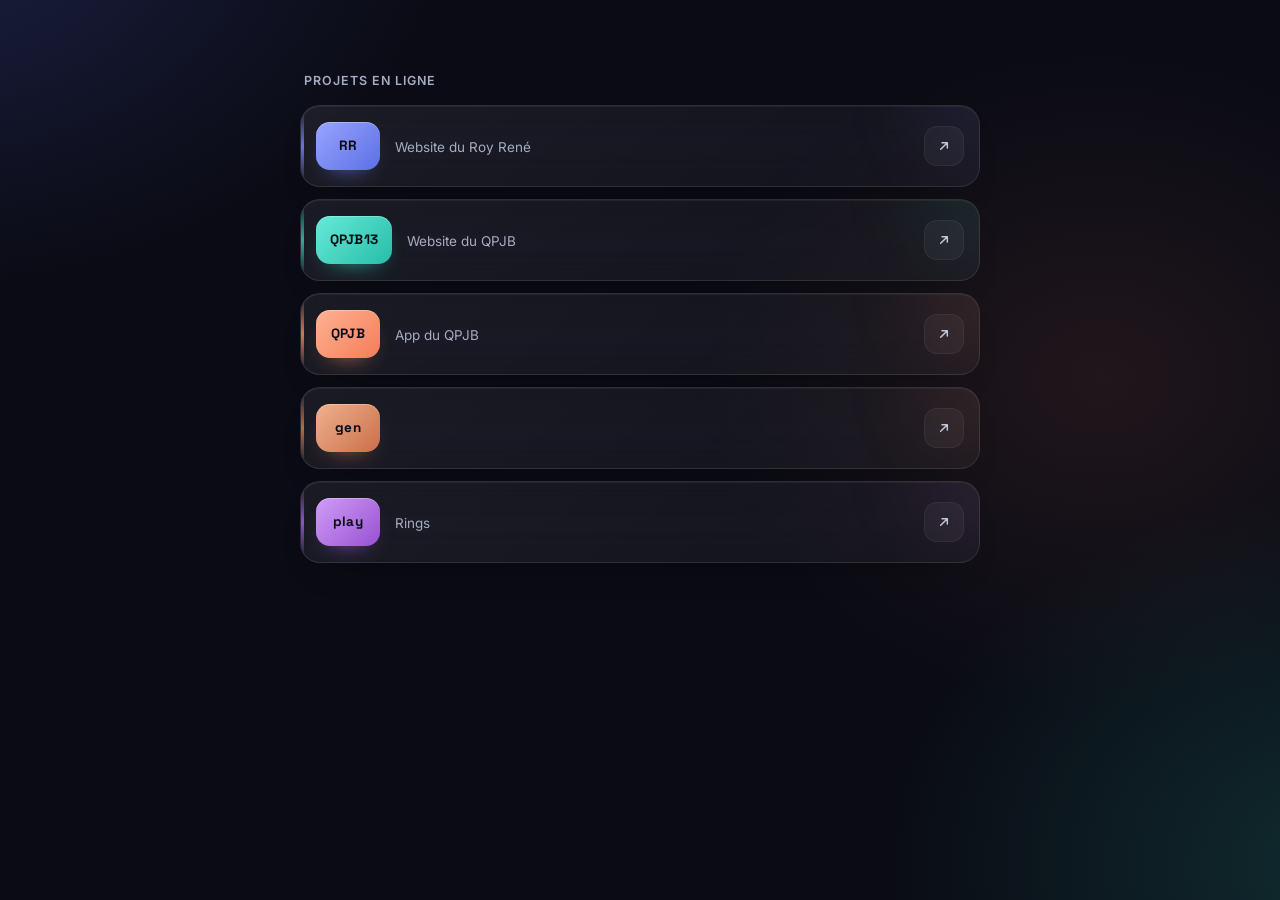
==== index.html @ 4671797a "Update index.html" ====
<!DOCTYPE html>
<html lang="fr">
<head>
<meta charset="UTF-8">
<meta name="viewport" content="width=device-width, initial-scale=1.0">
<meta name="color-scheme" content="dark">
<meta name="theme-color" content="#0a0b14">
<title>capgui13 — projets</title>
<link rel="preconnect" href="https://fonts.googleapis.com">
<link rel="preconnect" href="https://fonts.gstatic.com" crossorigin>
<link href="https://fonts.googleapis.com/css2?family=Inter:wght@400;500;600&family=Space+Grotesk:wght@600;700&display=swap" rel="stylesheet">
<style>
  :root{
    --bg:#0a0b14;
    --ink:#f4f5fb;
    --muted:#a6acc3;
    --glass:rgba(255,255,255,.055);
    --glass-hover:rgba(255,255,255,.085);
    --line:rgba(255,255,255,.105);
    --line-hover:rgba(255,255,255,.22);
    --primary:#8390f7;
    --teal:#33d6c0;
    --coral:#ff936f;
    --radius:20px;
  }

  *{box-sizing:border-box}
  html{min-height:100%;background:var(--bg)}
  body{
    margin:0;
    min-height:100vh;
    color:var(--ink);
    font-family:'Inter',ui-sans-serif,system-ui,-apple-system,BlinkMacSystemFont,'Segoe UI',sans-serif;
    background:
      radial-gradient(900px 620px at -8% -10%, rgba(93,111,242,.22), transparent 62%),
      radial-gradient(780px 620px at 105% 96%, rgba(45,212,191,.16), transparent 60%),
      radial-gradient(620px 520px at 86% 42%, rgba(255,138,101,.09), transparent 64%),
      var(--bg);
    padding:clamp(34px,6vw,72px) 20px 44px;
    line-height:1.5;
    overflow-x:hidden;
  }

  body::before{
    content:"";
    position:fixed;
    inset:0;
    pointer-events:none;
    opacity:.22;
    background-image:url("data:image/svg+xml,%3Csvg viewBox='0 0 180 180' xmlns='http://www.w3.org/2000/svg'%3E%3Cfilter id='n'%3E%3CfeTurbulence type='fractalNoise' baseFrequency='.9' numOctaves='4' stitchTiles='stitch'/%3E%3C/filter%3E%3Crect width='100%25' height='100%25' filter='url(%23n)' opacity='.05'/%3E%3C/svg%3E");
    mix-blend-mode:soft-light;
  }

  .wrap{
    width:min(100%,680px);
    margin:0 auto;
    position:relative;
    z-index:1;
  }

  .section-label{
    margin:0 0 14px 4px;
    color:var(--muted);
    font-size:12.5px;
    font-weight:600;
    letter-spacing:.08em;
    text-transform:uppercase;
    animation:rise .55s cubic-bezier(.2,.8,.2,1) both;
  }

  .list{
    display:grid;
    gap:12px;
  }

  .project{
    --accent:var(--primary);
    display:grid;
    grid-template-columns:auto minmax(0,1fr) auto;
    align-items:center;
    gap:15px;
    min-height:82px;
    padding:14px 15px;
    color:inherit;
    text-decoration:none;
    border:1px solid var(--line);
    border-radius:var(--radius);
    background:linear-gradient(145deg,rgba(255,255,255,.07),rgba(255,255,255,.035));
    box-shadow:
      inset 0 1px 0 rgba(255,255,255,.055),
      0 18px 44px -32px rgba(0,0,0,.95);
    backdrop-filter:blur(18px) saturate(120%);
    -webkit-backdrop-filter:blur(18px) saturate(120%);
    position:relative;
    overflow:hidden;
    isolation:isolate;
    opacity:0;
    transform:translateY(9px);
    animation:rise .48s cubic-bezier(.2,.8,.2,1) forwards;
    transition:transform .2s cubic-bezier(.2,.8,.2,1),border-color .2s ease,background .2s ease,box-shadow .2s ease;
  }

  .project::before{
    content:"";
    position:absolute;
    inset:0 auto 0 0;
    width:3px;
    background:linear-gradient(to bottom,transparent,var(--accent),transparent);
    opacity:.78;
  }

  .project::after{
    content:"";
    position:absolute;
    width:160px;height:160px;border-radius:50%;
    right:-95px;top:-90px;
    background:var(--accent);
    filter:blur(44px);
    opacity:.09;
    z-index:-1;
    transition:opacity .2s ease,transform .2s ease;
  }

  .project:hover{
    transform:translateY(-3px);
    border-color:var(--line-hover);
    background:linear-gradient(145deg,rgba(255,255,255,.095),rgba(255,255,255,.052));
    box-shadow:
      inset 0 1px 0 rgba(255,255,255,.08),
      0 24px 54px -34px var(--accent);
  }

  .project:hover::after{opacity:.17;transform:scale(1.08)}
  .project:focus-visible{outline:2px solid var(--accent);outline-offset:3px}

  .badge{
    min-width:64px;
    height:48px;
    padding:0 14px;
    border-radius:14px;
    display:flex;
    align-items:center;
    justify-content:center;
    font-family:'Space Grotesk',sans-serif;
    font-size:13.5px;
    line-height:1;
    letter-spacing:.01em;
    font-weight:700;
    color:#0a0b14;
    background:linear-gradient(135deg,var(--badge-a),var(--badge-b));
    box-shadow:
      inset 0 1px 0 rgba(255,255,255,.28),
      0 10px 24px -15px var(--accent);
  }

  .copy{min-width:0}

  .desc{
    margin:0;
    min-height:19px;
    color:var(--muted);
    font-size:13.5px;
    white-space:nowrap;
    overflow:hidden;
    text-overflow:ellipsis;
  }

  .desc.loading{
    width:min(78%,360px);
    height:10px;
    min-height:10px;
    border-radius:999px;
    background:linear-gradient(90deg,rgba(255,255,255,.055) 25%,rgba(255,255,255,.14) 38%,rgba(255,255,255,.055) 63%);
    background-size:360% 100%;
    animation:shimmer 1.35s ease infinite;
  }

  .launch{
    width:40px;height:40px;
    display:grid;
    place-items:center;
    border-radius:13px;
    color:#c2c7da;
    background:rgba(255,255,255,.045);
    border:1px solid rgba(255,255,255,.055);
    transition:transform .2s ease,color .2s ease,background .2s ease,border-color .2s ease;
  }

  .launch svg{transition:transform .2s ease}
  .project:hover .launch{
    color:#0a0b14;
    background:var(--accent);
    border-color:transparent;
    transform:scale(1.04);
  }
  .project:hover .launch svg{transform:translate(1px,-1px)}

  @keyframes rise{to{opacity:1;transform:translateY(0)}}
  @keyframes shimmer{0%{background-position:100% 0}100%{background-position:0 0}}

  @media (max-width:520px){
    body{padding-left:14px;padding-right:14px}
    .project{min-height:76px;padding:12px;gap:12px;border-radius:17px}
    .badge{min-width:58px;height:44px;padding:0 11px;border-radius:12px;font-size:12.5px}
    .launch{width:36px;height:36px;border-radius:11px}
    .desc{font-size:12.5px}
  }

  @media (prefers-reduced-motion:reduce){
    *,*::before,*::after{animation-duration:.01ms!important;animation-iteration-count:1!important;transition:none!important;scroll-behavior:auto!important}
  }
</style>
</head>
<body>
  <main class="wrap">
    <p class="section-label">Projets en ligne</p>

    <section class="list" aria-label="Liste des projets">
      <a class="project" data-repo="RR" data-description="Website du Roy René" href="https://capgui13.github.io/RR/" target="_blank" rel="noopener" style="--accent:#8390f7;--badge-a:#99a4ff;--badge-b:#5c6fe5;animation-delay:.08s" aria-label="Ouvrir le projet RR dans un nouvel onglet">
        <span class="badge">RR</span>
        <span class="copy"><span class="desc">Website du Roy René</span></span>
        <span class="launch" aria-hidden="true"><svg width="16" height="16" viewBox="0 0 24 24" fill="none" stroke="currentColor" stroke-width="2.2" stroke-linecap="round" stroke-linejoin="round"><path d="M7 17 17 7M9 7h8v8"/></svg></span>
      </a>

      <a class="project" data-repo="QPJB13" data-description="Website du QPJB" href="https://capgui13.github.io/QPJB13/" target="_blank" rel="noopener" style="--accent:#33d6c0;--badge-a:#66ead8;--badge-b:#27bda9;animation-delay:.14s" aria-label="Ouvrir le projet QPJB13 dans un nouvel onglet">
        <span class="badge">QPJB13</span>
        <span class="copy"><span class="desc">Website du QPJB</span></span>
        <span class="launch" aria-hidden="true"><svg width="16" height="16" viewBox="0 0 24 24" fill="none" stroke="currentColor" stroke-width="2.2" stroke-linecap="round" stroke-linejoin="round"><path d="M7 17 17 7M9 7h8v8"/></svg></span>
      </a>

      <a class="project" data-repo="QPJB" data-description="App du QPJB" href="https://capgui13.github.io/QPJB/" target="_blank" rel="noopener" style="--accent:#ff936f;--badge-a:#ffb293;--badge-b:#f47d58;animation-delay:.20s" aria-label="Ouvrir le projet QPJB dans un nouvel onglet">
        <span class="badge">QPJB</span>
        <span class="copy"><span class="desc">App du QPJB</span></span>
        <span class="launch" aria-hidden="true"><svg width="16" height="16" viewBox="0 0 24 24" fill="none" stroke="currentColor" stroke-width="2.2" stroke-linecap="round" stroke-linejoin="round"><path d="M7 17 17 7M9 7h8v8"/></svg></span>
      </a>

      <a class="project" data-repo="gen" href="https://capgui13.github.io/gen/" target="_blank" rel="noopener" style="--accent:#d9835c;--badge-a:#efb18f;--badge-b:#ca6f47;animation-delay:.26s" aria-label="Ouvrir le projet gen dans un nouvel onglet">
        <span class="badge">gen</span>
        <span class="copy"><span class="desc loading" aria-live="polite"></span></span>
        <span class="launch" aria-hidden="true"><svg width="16" height="16" viewBox="0 0 24 24" fill="none" stroke="currentColor" stroke-width="2.2" stroke-linecap="round" stroke-linejoin="round"><path d="M7 17 17 7M9 7h8v8"/></svg></span>
      </a>

      <a class="project" data-repo="play" data-description="Rings" href="https://capgui13.github.io/play/" target="_blank" rel="noopener" style="--accent:#a86ae0;--badge-a:#cf9df6;--badge-b:#9851d2;animation-delay:.32s" aria-label="Ouvrir le projet play dans un nouvel onglet">
        <span class="badge">play</span>
        <span class="copy"><span class="desc">Rings</span></span>
        <span class="launch" aria-hidden="true"><svg width="16" height="16" viewBox="0 0 24 24" fill="none" stroke="currentColor" stroke-width="2.2" stroke-linecap="round" stroke-linejoin="round"><path d="M7 17 17 7M9 7h8v8"/></svg></span>
      </a>
    </section>
  </main>

<script>
(() => {
  const card = document.querySelector('.project[data-repo="gen"]');
  if (!card) return;

  const desc = card.querySelector('.desc');
  const CACHE_KEY = 'capgui13-gen-description-v3';
  const CACHE_TTL = 6 * 60 * 60 * 1000;

  const show = text => {
    desc.classList.remove('loading');
    desc.textContent = text || '';
  };

  let cached = null;
  try { cached = JSON.parse(localStorage.getItem(CACHE_KEY) || 'null'); } catch (_) {}

  if (cached && Date.now() - cached.time < CACHE_TTL) {
    show(cached.description);
    return;
  }

  const controller = new AbortController();
  const timer = setTimeout(() => controller.abort(), 3500);

  fetch('https://api.github.com/repos/capgui13/gen', {
    headers: { 'Accept': 'application/vnd.github+json' },
    signal: controller.signal
  })
    .then(res => {
      if (!res.ok) throw new Error(`GitHub API: ${res.status}`);
      return res.json();
    })
    .then(data => {
      const description = (data.description || '').trim();
      try { localStorage.setItem(CACHE_KEY, JSON.stringify({ description, time: Date.now() })); } catch (_) {}
      show(description);
    })
    .catch(() => show(cached ? cached.description : ''))
    .finally(() => clearTimeout(timer));
})();
</script>
</body>
</html>
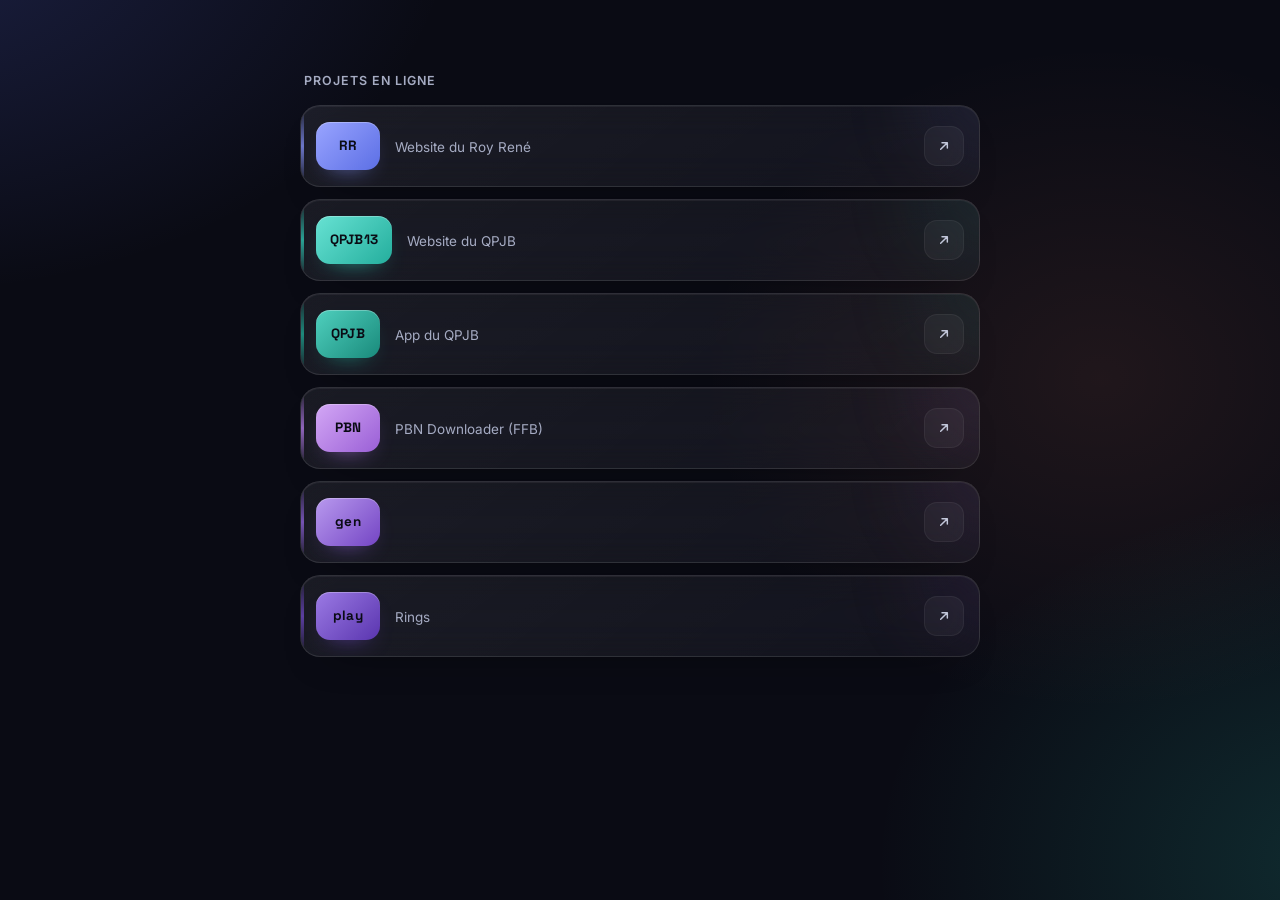
==== commit 266c5482: "Update index.html" ====
--- a/index.html
+++ b/index.html
@@ -222,25 +222,31 @@
         <span class="launch" aria-hidden="true"><svg width="16" height="16" viewBox="0 0 24 24" fill="none" stroke="currentColor" stroke-width="2.2" stroke-linecap="round" stroke-linejoin="round"><path d="M7 17 17 7M9 7h8v8"/></svg></span>
       </a>
 
-      <a class="project" data-repo="QPJB13" data-description="Website du QPJB" href="https://capgui13.github.io/QPJB13/" target="_blank" rel="noopener" style="--accent:#33d6c0;--badge-a:#66ead8;--badge-b:#27bda9;animation-delay:.14s" aria-label="Ouvrir le projet QPJB13 dans un nouvel onglet">
+      <a class="project" data-repo="QPJB13" data-description="Website du QPJB" href="https://capgui13.github.io/QPJB13/" target="_blank" rel="noopener" style="--accent:#2fc7b4;--badge-a:#67e2d3;--badge-b:#24ae9d;animation-delay:.14s" aria-label="Ouvrir le projet QPJB13 dans un nouvel onglet">
         <span class="badge">QPJB13</span>
         <span class="copy"><span class="desc">Website du QPJB</span></span>
         <span class="launch" aria-hidden="true"><svg width="16" height="16" viewBox="0 0 24 24" fill="none" stroke="currentColor" stroke-width="2.2" stroke-linecap="round" stroke-linejoin="round"><path d="M7 17 17 7M9 7h8v8"/></svg></span>
       </a>
 
-      <a class="project" data-repo="QPJB" data-description="App du QPJB" href="https://capgui13.github.io/QPJB/" target="_blank" rel="noopener" style="--accent:#ff936f;--badge-a:#ffb293;--badge-b:#f47d58;animation-delay:.20s" aria-label="Ouvrir le projet QPJB dans un nouvel onglet">
+      <a class="project" data-repo="QPJB" data-description="App du QPJB" href="https://capgui13.github.io/QPJB/" target="_blank" rel="noopener" style="--accent:#1fa895;--badge-a:#4fd0be;--badge-b:#198a7b;animation-delay:.20s" aria-label="Ouvrir le projet QPJB dans un nouvel onglet">
         <span class="badge">QPJB</span>
         <span class="copy"><span class="desc">App du QPJB</span></span>
         <span class="launch" aria-hidden="true"><svg width="16" height="16" viewBox="0 0 24 24" fill="none" stroke="currentColor" stroke-width="2.2" stroke-linecap="round" stroke-linejoin="round"><path d="M7 17 17 7M9 7h8v8"/></svg></span>
       </a>
 
-      <a class="project" data-repo="gen" href="https://capgui13.github.io/gen/" target="_blank" rel="noopener" style="--accent:#d9835c;--badge-a:#efb18f;--badge-b:#ca6f47;animation-delay:.26s" aria-label="Ouvrir le projet gen dans un nouvel onglet">
+      <a class="project" data-repo="PBN" data-description="PBN Downloader (FFB)" href="https://capgui13.github.io/PBN/" target="_blank" rel="noopener" style="--accent:#b27ae8;--badge-a:#d3a7f5;--badge-b:#9a5fd6;animation-delay:.26s" aria-label="Ouvrir le projet PBN dans un nouvel onglet">
+        <span class="badge">PBN</span>
+        <span class="copy"><span class="desc">PBN Downloader (FFB)</span></span>
+        <span class="launch" aria-hidden="true"><svg width="16" height="16" viewBox="0 0 24 24" fill="none" stroke="currentColor" stroke-width="2.2" stroke-linecap="round" stroke-linejoin="round"><path d="M7 17 17 7M9 7h8v8"/></svg></span>
+      </a>
+
+      <a class="project" data-repo="gen" href="https://capgui13.github.io/gen/" target="_blank" rel="noopener" style="--accent:#8f63dc;--badge-a:#b899ee;--badge-b:#7445c4;animation-delay:.32s" aria-label="Ouvrir le projet gen dans un nouvel onglet">
         <span class="badge">gen</span>
         <span class="copy"><span class="desc loading" aria-live="polite"></span></span>
         <span class="launch" aria-hidden="true"><svg width="16" height="16" viewBox="0 0 24 24" fill="none" stroke="currentColor" stroke-width="2.2" stroke-linecap="round" stroke-linejoin="round"><path d="M7 17 17 7M9 7h8v8"/></svg></span>
       </a>
 
-      <a class="project" data-repo="play" data-description="Rings" href="https://capgui13.github.io/play/" target="_blank" rel="noopener" style="--accent:#a86ae0;--badge-a:#cf9df6;--badge-b:#9851d2;animation-delay:.32s" aria-label="Ouvrir le projet play dans un nouvel onglet">
+      <a class="project" data-repo="play" data-description="Rings" href="https://capgui13.github.io/play/" target="_blank" rel="noopener" style="--accent:#6f49c6;--badge-a:#9b7ae4;--badge-b:#5a35af;animation-delay:.38s" aria-label="Ouvrir le projet play dans un nouvel onglet">
         <span class="badge">play</span>
         <span class="copy"><span class="desc">Rings</span></span>
         <span class="launch" aria-hidden="true"><svg width="16" height="16" viewBox="0 0 24 24" fill="none" stroke="currentColor" stroke-width="2.2" stroke-linecap="round" stroke-linejoin="round"><path d="M7 17 17 7M9 7h8v8"/></svg></span>
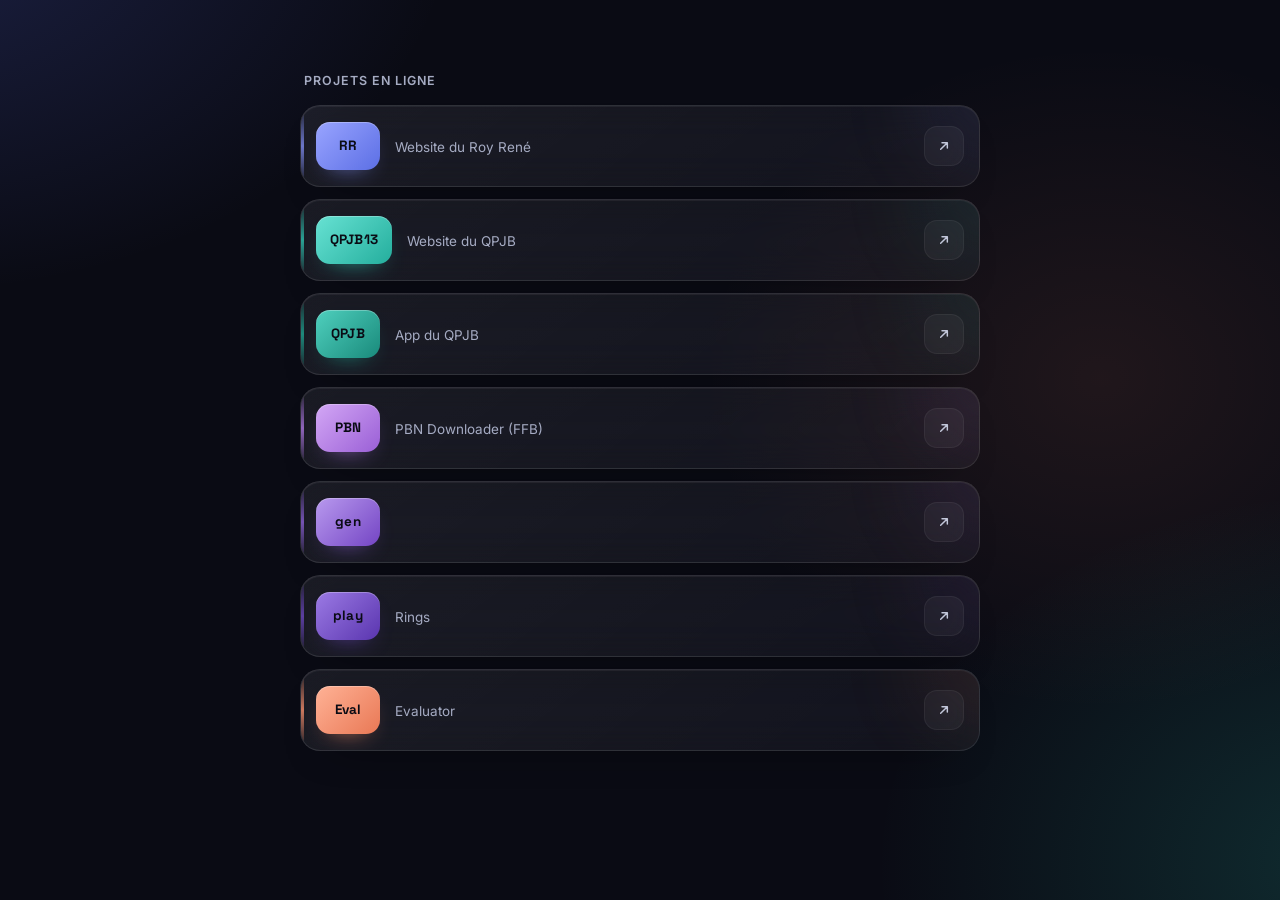
==== commit a18173e6: "Add Evaluator link" ====
--- a/index.html
+++ b/index.html
@@ -121,16 +121,26 @@
     transition:opacity .2s ease,transform .2s ease;
   }
 
-  .project:hover{
-    transform:translateY(-3px);
-    border-color:var(--line-hover);
-    background:linear-gradient(145deg,rgba(255,255,255,.095),rgba(255,255,255,.052));
-    box-shadow:
-      inset 0 1px 0 rgba(255,255,255,.08),
-      0 24px 54px -34px var(--accent);
-  }
-
-  .project:hover::after{opacity:.17;transform:scale(1.08)}
+  @media (hover:hover) and (pointer:fine){
+    .project:hover{
+      transform:translateY(-3px);
+      border-color:var(--line-hover);
+      background:linear-gradient(145deg,rgba(255,255,255,.095),rgba(255,255,255,.052));
+      box-shadow:
+        inset 0 1px 0 rgba(255,255,255,.08),
+        0 24px 54px -34px var(--accent);
+    }
+
+    .project:hover::after{opacity:.17;transform:scale(1.08)}
+    .project:hover .launch{
+      color:#0a0b14;
+      background:var(--accent);
+      border-color:transparent;
+      transform:scale(1.04);
+    }
+    .project:hover .launch svg{transform:translate(1px,-1px)}
+  }
+
   .project:focus-visible{outline:2px solid var(--accent);outline-offset:3px}
 
   .badge{
@@ -187,13 +197,6 @@
   }
 
   .launch svg{transition:transform .2s ease}
-  .project:hover .launch{
-    color:#0a0b14;
-    background:var(--accent);
-    border-color:transparent;
-    transform:scale(1.04);
-  }
-  .project:hover .launch svg{transform:translate(1px,-1px)}
 
   @keyframes rise{to{opacity:1;transform:translateY(0)}}
   @keyframes shimmer{0%{background-position:100% 0}100%{background-position:0 0}}
@@ -234,7 +237,7 @@
         <span class="launch" aria-hidden="true"><svg width="16" height="16" viewBox="0 0 24 24" fill="none" stroke="currentColor" stroke-width="2.2" stroke-linecap="round" stroke-linejoin="round"><path d="M7 17 17 7M9 7h8v8"/></svg></span>
       </a>
 
-      <a class="project" data-repo="PBN" data-description="PBN Downloader (FFB)" href="https://capgui13.github.io/PBN/" target="_blank" rel="noopener" style="--accent:#b27ae8;--badge-a:#d3a7f5;--badge-b:#9a5fd6;animation-delay:.26s" aria-label="Ouvrir le projet PBN dans un nouvel onglet">
+      <a class="project" data-repo="PBN" data-description="PBN Downloader (FFB)" href="https://capgui13.github.io/PBNdownloaderFFB/" target="_blank" rel="noopener" style="--accent:#b27ae8;--badge-a:#d3a7f5;--badge-b:#9a5fd6;animation-delay:.26s" aria-label="Ouvrir le projet PBN dans un nouvel onglet">
         <span class="badge">PBN</span>
         <span class="copy"><span class="desc">PBN Downloader (FFB)</span></span>
         <span class="launch" aria-hidden="true"><svg width="16" height="16" viewBox="0 0 24 24" fill="none" stroke="currentColor" stroke-width="2.2" stroke-linecap="round" stroke-linejoin="round"><path d="M7 17 17 7M9 7h8v8"/></svg></span>
@@ -249,6 +252,12 @@
       <a class="project" data-repo="play" data-description="Rings" href="https://capgui13.github.io/play/" target="_blank" rel="noopener" style="--accent:#6f49c6;--badge-a:#9b7ae4;--badge-b:#5a35af;animation-delay:.38s" aria-label="Ouvrir le projet play dans un nouvel onglet">
         <span class="badge">play</span>
         <span class="copy"><span class="desc">Rings</span></span>
+        <span class="launch" aria-hidden="true"><svg width="16" height="16" viewBox="0 0 24 24" fill="none" stroke="currentColor" stroke-width="2.2" stroke-linecap="round" stroke-linejoin="round"><path d="M7 17 17 7M9 7h8v8"/></svg></span>
+      </a>
+
+      <a class="project" data-repo="Eval" data-description="Evaluator" href="https://capgui13.github.io/Eval/" target="_blank" rel="noopener" style="--accent:#ff936f;--badge-a:#ffb296;--badge-b:#e97855;animation-delay:.44s" aria-label="Ouvrir Evaluator dans un nouvel onglet">
+        <span class="badge">Eval</span>
+        <span class="copy"><span class="desc">Evaluator</span></span>
         <span class="launch" aria-hidden="true"><svg width="16" height="16" viewBox="0 0 24 24" fill="none" stroke="currentColor" stroke-width="2.2" stroke-linecap="round" stroke-linejoin="round"><path d="M7 17 17 7M9 7h8v8"/></svg></span>
       </a>
     </section>
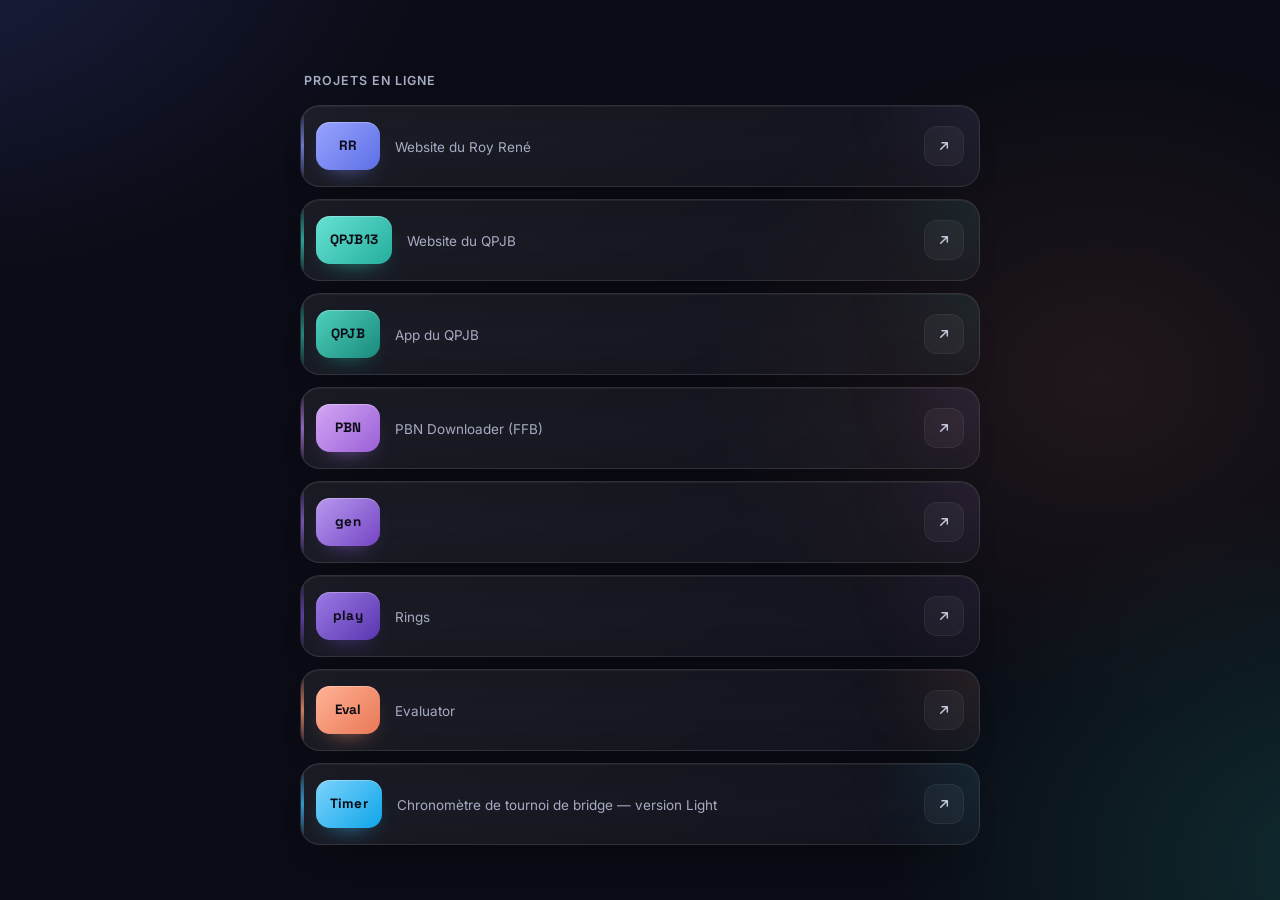
==== commit 37b23688: "Add Timer card linking to public BridgeTimer Light from personal homepage" ====
--- a/index.html
+++ b/index.html
@@ -260,6 +260,12 @@
         <span class="copy"><span class="desc">Evaluator</span></span>
         <span class="launch" aria-hidden="true"><svg width="16" height="16" viewBox="0 0 24 24" fill="none" stroke="currentColor" stroke-width="2.2" stroke-linecap="round" stroke-linejoin="round"><path d="M7 17 17 7M9 7h8v8"/></svg></span>
       </a>
+
+      <a class="project" data-repo="BridgeTimer" data-description="Chronomètre de tournoi de bridge — version Light" href="https://capgui13.github.io/BridgeTimer/" target="_blank" rel="noopener" style="--accent:#38bdf8;--badge-a:#7dd3fc;--badge-b:#0ea5e9;animation-delay:.50s" aria-label="Ouvrir Timer dans un nouvel onglet">
+        <span class="badge">Timer</span>
+        <span class="copy"><span class="desc">Chronomètre de tournoi de bridge — version Light</span></span>
+        <span class="launch" aria-hidden="true"><svg width="16" height="16" viewBox="0 0 24 24" fill="none" stroke="currentColor" stroke-width="2.2" stroke-linecap="round" stroke-linejoin="round"><path d="M7 17 17 7M9 7h8v8"/></svg></span>
+      </a>
     </section>
   </main>
 
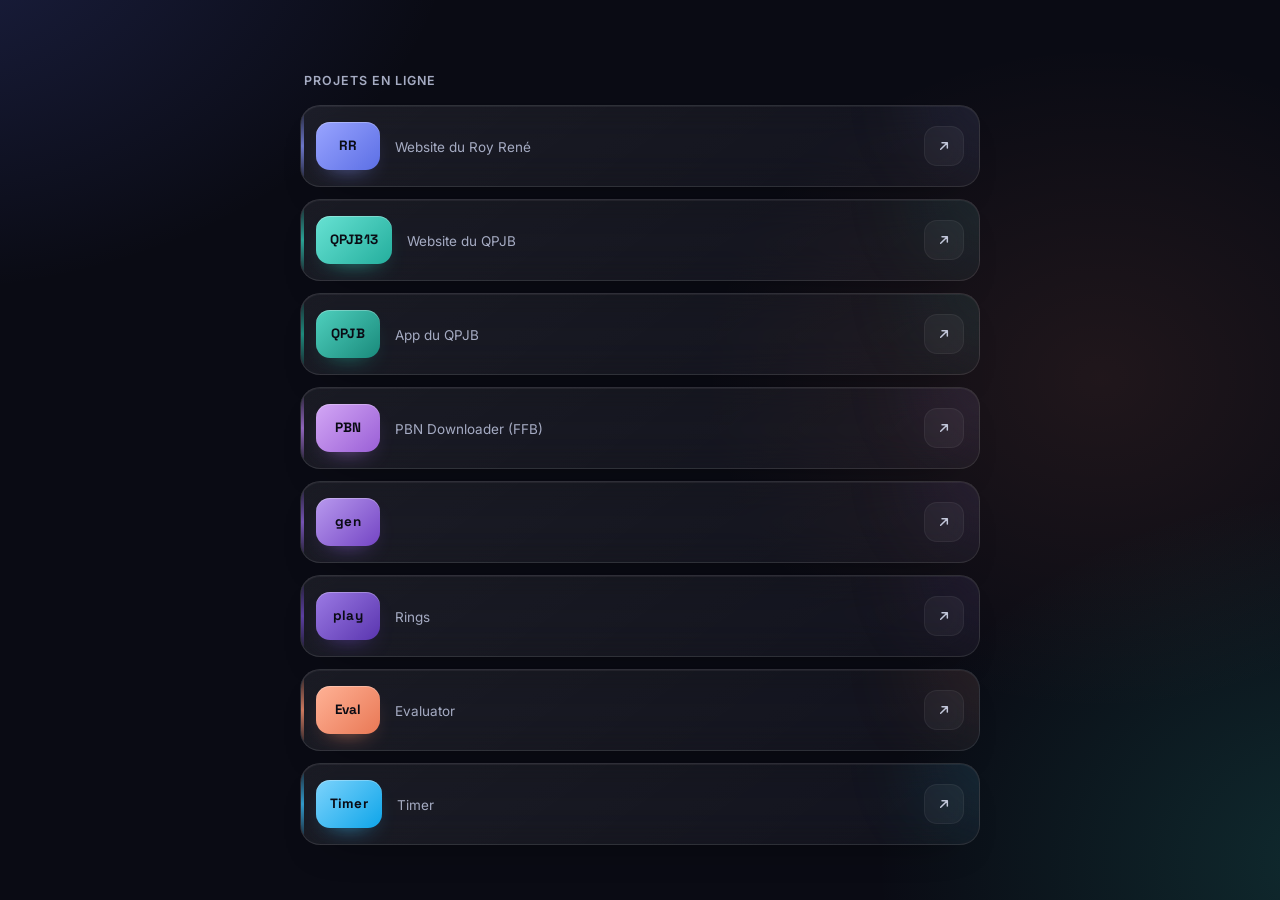
==== commit c489e0a0: "Shorten BridgeTimer homepage card description to Timer" ====
--- a/index.html
+++ b/index.html
@@ -261,9 +261,9 @@
         <span class="launch" aria-hidden="true"><svg width="16" height="16" viewBox="0 0 24 24" fill="none" stroke="currentColor" stroke-width="2.2" stroke-linecap="round" stroke-linejoin="round"><path d="M7 17 17 7M9 7h8v8"/></svg></span>
       </a>
 
-      <a class="project" data-repo="BridgeTimer" data-description="Chronomètre de tournoi de bridge — version Light" href="https://capgui13.github.io/BridgeTimer/" target="_blank" rel="noopener" style="--accent:#38bdf8;--badge-a:#7dd3fc;--badge-b:#0ea5e9;animation-delay:.50s" aria-label="Ouvrir Timer dans un nouvel onglet">
+      <a class="project" data-repo="BridgeTimer" data-description="Timer" href="https://capgui13.github.io/BridgeTimer/" target="_blank" rel="noopener" style="--accent:#38bdf8;--badge-a:#7dd3fc;--badge-b:#0ea5e9;animation-delay:.50s" aria-label="Ouvrir Timer dans un nouvel onglet">
         <span class="badge">Timer</span>
-        <span class="copy"><span class="desc">Chronomètre de tournoi de bridge — version Light</span></span>
+        <span class="copy"><span class="desc">Timer</span></span>
         <span class="launch" aria-hidden="true"><svg width="16" height="16" viewBox="0 0 24 24" fill="none" stroke="currentColor" stroke-width="2.2" stroke-linecap="round" stroke-linejoin="round"><path d="M7 17 17 7M9 7h8v8"/></svg></span>
       </a>
     </section>
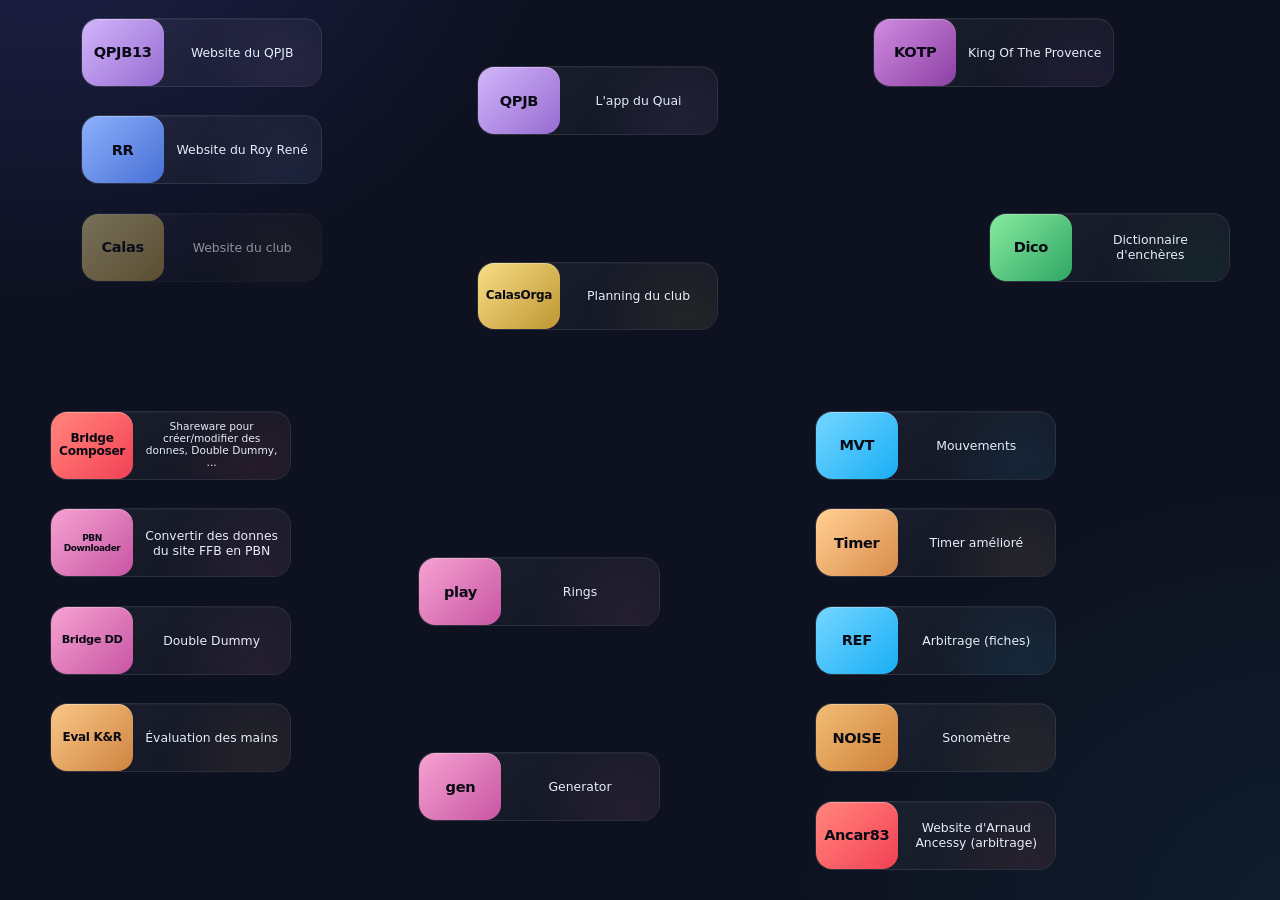
==== commit 355a8978: "Publish CapGui13 V14.21 desktop and responsive mobile homepage" ====
--- a/index.html
+++ b/index.html
@@ -1,315 +1,223 @@
-<!DOCTYPE html>
-<html lang="fr">
-<head>
-<meta charset="UTF-8">
-<meta name="viewport" content="width=device-width, initial-scale=1.0">
-<meta name="color-scheme" content="dark">
-<meta name="theme-color" content="#0a0b14">
-<title>capgui13 — projets</title>
-<link rel="preconnect" href="https://fonts.googleapis.com">
-<link rel="preconnect" href="https://fonts.gstatic.com" crossorigin>
-<link href="https://fonts.googleapis.com/css2?family=Inter:wght@400;500;600&family=Space+Grotesk:wght@600;700&display=swap" rel="stylesheet">
-<style>
-  :root{
-    --bg:#0a0b14;
-    --ink:#f4f5fb;
-    --muted:#a6acc3;
-    --glass:rgba(255,255,255,.055);
-    --glass-hover:rgba(255,255,255,.085);
-    --line:rgba(255,255,255,.105);
-    --line-hover:rgba(255,255,255,.22);
-    --primary:#8390f7;
-    --teal:#33d6c0;
-    --coral:#ff936f;
-    --radius:20px;
+<!doctype html>
+<html lang="fr"><head><meta charset="utf-8"><meta name="viewport" content="width=device-width,initial-scale=1"><meta name="theme-color" content="#0d1120"><meta name="description" content="Applications et projets CapGui13"><title>CapGui13 — applications & projets</title><style>
+:root{color-scheme:dark;--bg:#0d1120;--ink:#f5f6fe;--muted:#e7eefc;--border:rgba(255,255,255,.085)}
+*{box-sizing:border-box}
+html,body{width:100%;height:100%;margin:0}
+html{background:var(--bg)}
+body{
+  color:var(--ink);font:400 14px/1.35 system-ui,-apple-system,"Segoe UI",sans-serif;
+  background:
+    radial-gradient(720px 580px at 3% -13%,rgba(100,92,233,.21),transparent 72%),
+    radial-gradient(800px 660px at 103% 102%,rgba(35,142,151,.10),transparent 72%),
+    var(--bg);
+  overflow:hidden;
+}
+.page{width:100%;height:100vh;height:100dvh;display:flex;flex-direction:column;padding:0;margin:0;}
+.mosaic{position:relative;flex:1;min-height:0;width:100%;}
+.app-card{
+  position:absolute;
+  left:var(--left);top:var(--top);
+  width:18.84%;height:7.65vh;height:7.65dvh;
+  min-height:0;min-width:0;
+  display:flex;align-items:stretch;gap:0;
+  border:1px solid var(--border);border-radius:clamp(14px,1.35vw,20px);
+  overflow:hidden;
+  background:linear-gradient(148deg,rgba(255,255,255,.063),rgba(255,255,255,.018));
+  box-shadow:inset 0 1px rgba(255,255,255,.035);
+  color:inherit;text-decoration:none;
+  transition:background .2s,border-color .2s,box-shadow .2s;
+  animation:float-soft 9.5s ease-in-out infinite;
+  animation-delay:var(--delay,0s);
+  --float-x:5.5px;--float-y:4.3px;--badge-width:clamp(82px,5.3vw,100px);
+  user-select:none;-webkit-user-select:none;
+}
+.app-card:nth-child(3n+1){animation-duration:9.1s}
+.app-card:nth-child(3n+2){animation-duration:10.7s}
+.app-card:nth-child(5n+3){animation-duration:8.7s}
+.app-card:nth-child(even){animation-direction:reverse}
+@keyframes float-soft{
+  0%,100%{transform:translate3d(0,0,0)}
+  25%{transform:translate3d(var(--float-x),calc(-1 * var(--float-y)),0)}
+  50%{transform:translate3d(calc(-.5 * var(--float-x)),var(--float-y),0)}
+  75%{transform:translate3d(calc(-1 * var(--float-x)),calc(.25 * var(--float-y)),0)}
+}
+.app-card::before{position:absolute;content:'';right:-35px;bottom:-60px;width:125px;height:125px;background:var(--accent);opacity:.09;filter:blur(30px);border-radius:100%;pointer-events:none}
+/* V14.20 — discret halo coloré projeté sous la carte, pas dans la carte. */
+.app-card:hover:not(.disabled){
+  background:linear-gradient(148deg,rgba(255,255,255,.105),rgba(255,255,255,.035));
+  border-color:color-mix(in srgb,var(--accent) 43%,rgba(255,255,255,.08));
+  box-shadow:
+    inset 0 1px rgba(255,255,255,.045),
+    0 5px 13px rgba(0,0,0,.14),
+    0 0 0 1px color-mix(in srgb,var(--accent) 12%,transparent),
+    0 11px 16px -11px color-mix(in srgb,var(--accent) 34%,transparent),
+    0 18px 22px -16px color-mix(in srgb,var(--accent) 22%,transparent);
+}
+/* Pas de gros halo dans la zone de description au survol. */
+.app-card:hover:not(.disabled)::before{opacity:.09;filter:blur(30px)}
+.app-card::after{content:"";position:absolute;inset:-1px;border-radius:inherit;pointer-events:none;opacity:0;transition:opacity .22s ease, box-shadow .22s ease;box-shadow:0 0 0 1px color-mix(in srgb,var(--accent) 40%,transparent),0 0 18px color-mix(in srgb,var(--accent) 15%,transparent)}
+.app-card:hover:not(.disabled)::after{opacity:1}
+.app-card:focus-visible{outline:2px solid var(--accent);outline-offset:3px}
+.card-top{height:100%;width:var(--badge-width);max-width:69%;flex:0 0 var(--badge-width);display:flex;align-items:stretch;position:relative;z-index:1}
+.glyph{
+  width:100%;min-width:0;max-width:100%;height:100%;
+  display:inline-flex;justify-content:center;align-items:center;
+  padding:0 clamp(10px,1vw,16px);
+  border-radius:0 clamp(11px,1.18vw,17px) clamp(11px,1.18vw,17px) 0;white-space:nowrap;
+  background:linear-gradient(135deg,var(--badge-a),var(--badge-b));
+  color:#0a0b14;font-size:clamp(13px,1.14vw,19px);font-weight:800;letter-spacing:-.025em;
+  line-height:1.1;filter:brightness(1.00) saturate(1.06);
+  box-shadow:inset 0 1px 0 rgba(255,255,255,.28);
+}
+ .long-name .glyph{font-size:clamp(9px,.76vw,12px);padding:0 7px;letter-spacing:-.045em}
+ .medium-name .glyph{font-size:clamp(11px,.94vw,15px);padding:0 8px}
+ .two-line-name .glyph{font-size:clamp(11px,.95vw,16px);white-space:normal;text-align:center;line-height:1.12;padding:0 7px}
+ .app-card[data-name="Bridge DD"] .glyph{font-size:clamp(11px,.88vw,15px);letter-spacing:-.035em;padding:0 5px}
+ .app-card[data-name="PBNDownloader"] .glyph{font-size:clamp(9px,.70vw,12px);letter-spacing:-.045em;padding:0 3px}
+.card-copy{min-width:0;flex:1;align-self:stretch;display:flex;align-items:center;justify-content:center;position:relative;z-index:1;padding:0 clamp(9px,.9vw,16px)}
+ .card-desc{color:var(--muted);font-size:clamp(11px,.97vw,15px);line-height:1.22;min-width:0;width:100%;text-align:center;overflow:hidden;display:-webkit-box;-webkit-line-clamp:2;-webkit-box-orient:vertical;overflow-wrap:anywhere;text-shadow:0 1px 0 rgba(0,0,0,.14)}
+.disabled{border-style:dashed;opacity:.56;cursor:default}
+.disabled .card-desc{color:#f4f7ff}
+.disabled .glyph{background:linear-gradient(135deg,var(--badge-a),var(--badge-b));filter:brightness(.84) saturate(.8)}
+/* Positional reconstruction of the user's paint composition, WITHOUT the white Paint masks. */
+.app-card[data-name="QPJB13"]{--left:6.30%;--top:2.00%;}
+.app-card[data-name="RR"]{--left:6.30%;--top:13.00%;}
+.app-card[data-name="Calas"]{--left:6.30%;--top:24.00%;}
+.app-card[data-name="QPJB"]{--left:37.26%;--top:7.50%;}
+.app-card[data-name="CalasOrga"]{--left:37.26%;--top:29.50%;}
+.app-card[data-name="KOTP"]{--left:68.22%;--top:2.00%;}
+.app-card[data-name="Dico"]{--left:77.25%;--top:24.00%;}
+.app-card[data-name="bridgecomposer"]{--left:3.91%;--top:46.35%;}
+.app-card[data-name="PBNDownloader"]{--left:3.91%;--top:57.35%;}
+.app-card[data-name="Bridge DD"]{--left:3.91%;--top:68.35%;}
+.app-card[data-name="Eval K&R"]{--left:3.91%;--top:79.35%;}
+.app-card[data-name="play"]{--left:32.69%;--top:62.85%;}
+.app-card[data-name="gen"]{--left:32.69%;--top:84.85%;}
+.app-card[data-name="MVT"]{--left:63.65%;--top:46.35%;}
+.app-card[data-name="Timer"]{--left:63.65%;--top:57.35%;}
+.app-card[data-name="REF"]{--left:63.65%;--top:68.35%;}
+.app-card[data-name="NOISE"]{--left:63.65%;--top:79.35%;}
+.app-card[data-name="Ancar83"]{--left:63.65%;--top:90.35%;}
+
+/* V13.3 — Deux duos symétriques : même écart horizontal (12.12%)
+   entre QPJB13/RR/Calas et QPJB/CalasOrga, et entre play/gen et MVT/Timer/REF/NOISE/ancessy.
+   L’écart est la moyenne des écarts de centrage idéaux dans les deux couloirs (13.21 et 11.03%).
+   Les deux duos ne s’écartent chacun que de 1.09% du centre de leur couloir. */
+/* V12.3 — Reference: QPJB13, RR, Calas at 3.30%, 14.30%, 25.30% (11% apart).
+   QPJB at 8.80% is halfway between QPJB13 and RR.
+   CalasOrga at 30.80% is halfway between Calas and an imaginary fourth row at 36.30%.
+   Distances QPJB/CalasOrga, play/gen and KOTP/Dico = exactly 22% each.
+   All positions are top edges with identical card heights, so center distances are identical too. */
+/* V12.8 : on retrouve les marges visuelles de la V12.3 sans réintroduire de pied de page.
+   1.5dvh réservés en bas compensent le pied de page supprimé. */
+@media(min-width:1100px){.page{padding-bottom:1.5dvh}}
+/* On small screens, switch to a compact 2-column mosaic that keeps all 18 apps visible. */
+@media(max-width:1099px){
+  .page{padding:7px 10px 6px}
+  .mosaic{display:grid;grid-template-columns:repeat(2,minmax(0,1fr));grid-template-rows:repeat(9,minmax(0,1fr));column-gap:11px;row-gap:8px}
+  .app-card{position:relative;left:auto;top:auto;width:100%;height:calc(100% - 5px);--float-x:2.7px;--float-y:2.4px;--badge-width:clamp(70px,7vw,85px)}
+  .glyph{font-size:clamp(11px,1.55vw,16px);min-width:56px}
+  .long-name .glyph{font-size:clamp(8px,1.16vw,11px);padding:0 4px}
+  .medium-name .glyph{font-size:clamp(10px,1.35vw,13px);padding:0 6px}
+  .two-line-name .glyph{font-size:clamp(9px,1.28vw,12px);padding:0 4px}
+  .card-copy{padding:0 8px}
+   .card-desc{font-size:clamp(11px,1.55vw,14px)}
+}
+@media(max-width:550px){
+  .page{padding:7px 7px 5px}
+  .mosaic{column-gap:8px;row-gap:7px}
+  .app-card{height:calc(100% - 4px);border-radius:11px;--float-x:2px;--float-y:1.9px;--badge-width:67px}
+  .glyph{min-width:49px;font-size:clamp(12px,2.95vw,14px);padding:0 6px}
+  .long-name .glyph{font-size:clamp(7.5px,1.85vw,9.5px);padding:0 4px}
+  .medium-name .glyph{font-size:clamp(10px,2.4vw,11px);padding:0 5px}
+  .two-line-name .glyph{font-size:10px;padding:0 3px}
+  .app-card[data-name="Bridge DD"] .glyph{font-size:11px;padding:0 3px}
+  .card-copy{padding:0 6px}
+   .card-desc{font-size:clamp(11px,2.75vw,12.5px)}
+  .footer{height:15px;font-size:9px;padding:0 4px}
+}
+@media(max-height:640px){.mosaic{row-gap:5px}}
+@media(prefers-reduced-motion:reduce){.app-card{animation:none!important;transform:none!important}*{transition:none!important}}
+/* V13.9 — Un descriptif plus détaillé pour Bridge Composer, sans agrandir la carte. */
+.app-card[data-name="bridgecomposer"] .card-desc{font-size:clamp(10px,.83vw,13px);line-height:1.13;-webkit-line-clamp:4}
+@media(max-width:550px){.app-card[data-name="bridgecomposer"] .card-desc{font-size:9.5px;line-height:1.12;-webkit-line-clamp:6}}
+/* V14.3 — Typographie augmentée sur ordinateur et sur mobile; géométrie des cartes inchangée. */
+/* V13.6 — Flottement doux réactivé. */
+/* V13.8 — Badges colorés : largeur identique pour les 18 applications. */
+/* V14.8 : PBN Downloader, Bridge DD, play, gen en rose framboise identique (#D875AD). Toutes les autres couleurs et positions inchangees. */
+/* V14.10 : ajustement minimal +5% de luminosite percue et +6% saturation sur les badges, sans halo ni ombre ajoutee. */
+
+/* V14.21 — Mobile : de vraies cartes lisibles, déroulement naturel.
+   Les règles desktop >=1100px restent inchangées. */
+@media (max-width:1099px) {
+  html,body{height:auto;min-height:100%;overflow-x:hidden;overflow-y:auto}
+  .page{height:auto;min-height:100dvh;padding:18px max(12px,env(safe-area-inset-right)) calc(24px + env(safe-area-inset-bottom)) max(12px,env(safe-area-inset-left))}
+  .mosaic{
+    width:100%;max-width:900px;margin:0 auto;
+    display:grid;grid-template-columns:repeat(2,minmax(0,1fr));
+    grid-template-rows:none;grid-auto-rows:minmax(76px,auto);
+    column-gap:14px;row-gap:13px;
+    align-items:stretch;min-height:0;flex:none;
   }
-
-  *{box-sizing:border-box}
-  html{min-height:100%;background:var(--bg)}
-  body{
-    margin:0;
-    min-height:100vh;
-    color:var(--ink);
-    font-family:'Inter',ui-sans-serif,system-ui,-apple-system,BlinkMacSystemFont,'Segoe UI',sans-serif;
-    background:
-      radial-gradient(900px 620px at -8% -10%, rgba(93,111,242,.22), transparent 62%),
-      radial-gradient(780px 620px at 105% 96%, rgba(45,212,191,.16), transparent 60%),
-      radial-gradient(620px 520px at 86% 42%, rgba(255,138,101,.09), transparent 64%),
-      var(--bg);
-    padding:clamp(34px,6vw,72px) 20px 44px;
-    line-height:1.5;
-    overflow-x:hidden;
+  .app-card{
+    position:relative;left:auto;top:auto;width:100%;height:auto;min-height:76px;
+    border-radius:16px;--badge-width:88px;
+    --float-x:1.1px;--float-y:1.0px;
   }
-
-  body::before{
-    content:"";
-    position:fixed;
-    inset:0;
-    pointer-events:none;
-    opacity:.22;
-    background-image:url("data:image/svg+xml,%3Csvg viewBox='0 0 180 180' xmlns='http://www.w3.org/2000/svg'%3E%3Cfilter id='n'%3E%3CfeTurbulence type='fractalNoise' baseFrequency='.9' numOctaves='4' stitchTiles='stitch'/%3E%3C/filter%3E%3Crect width='100%25' height='100%25' filter='url(%23n)' opacity='.05'/%3E%3C/svg%3E");
-    mix-blend-mode:soft-light;
+  .card-top{height:auto;align-self:stretch;flex:0 0 var(--badge-width)}
+  .glyph{height:auto;align-self:stretch;border-radius:0 15px 15px 0;font-size:15px}
+  .two-line-name .glyph{font-size:13px}
+  .medium-name .glyph{font-size:13px}
+  .app-card[data-name="PBNDownloader"] .glyph{font-size:12px}
+  .app-card[data-name="Bridge DD"] .glyph{font-size:13px}
+  .card-copy{padding:9px 12px}
+  .card-desc{font-size:13px;line-height:1.25;display:block;overflow:visible;-webkit-line-clamp:unset;overflow-wrap:normal}
+  .app-card[data-name="bridgecomposer"] .card-desc{font-size:12px;line-height:1.25;-webkit-line-clamp:unset}
+  .disabled{opacity:.56}
+}
+@media (max-width:640px) {
+  .page{padding:16px max(14px,env(safe-area-inset-right)) calc(26px + env(safe-area-inset-bottom)) max(14px,env(safe-area-inset-left))}
+  .mosaic{display:flex;flex-direction:column;gap:11px;max-width:500px}
+  .app-card{
+    width:100%;height:auto;min-height:71px;
+    border-radius:16px;--badge-width:94px;
+    --float-x:.8px;--float-y:.7px;
   }
-
-  .wrap{
-    width:min(100%,680px);
-    margin:0 auto;
-    position:relative;
-    z-index:1;
-  }
-
-  .section-label{
-    margin:0 0 14px 4px;
-    color:var(--muted);
-    font-size:12.5px;
-    font-weight:600;
-    letter-spacing:.08em;
-    text-transform:uppercase;
-    animation:rise .55s cubic-bezier(.2,.8,.2,1) both;
-  }
-
-  .list{
-    display:grid;
-    gap:12px;
-  }
-
-  .project{
-    --accent:var(--primary);
-    display:grid;
-    grid-template-columns:auto minmax(0,1fr) auto;
-    align-items:center;
-    gap:15px;
-    min-height:82px;
-    padding:14px 15px;
-    color:inherit;
-    text-decoration:none;
-    border:1px solid var(--line);
-    border-radius:var(--radius);
-    background:linear-gradient(145deg,rgba(255,255,255,.07),rgba(255,255,255,.035));
-    box-shadow:
-      inset 0 1px 0 rgba(255,255,255,.055),
-      0 18px 44px -32px rgba(0,0,0,.95);
-    backdrop-filter:blur(18px) saturate(120%);
-    -webkit-backdrop-filter:blur(18px) saturate(120%);
-    position:relative;
-    overflow:hidden;
-    isolation:isolate;
-    opacity:0;
-    transform:translateY(9px);
-    animation:rise .48s cubic-bezier(.2,.8,.2,1) forwards;
-    transition:transform .2s cubic-bezier(.2,.8,.2,1),border-color .2s ease,background .2s ease,box-shadow .2s ease;
-  }
-
-  .project::before{
-    content:"";
-    position:absolute;
-    inset:0 auto 0 0;
-    width:3px;
-    background:linear-gradient(to bottom,transparent,var(--accent),transparent);
-    opacity:.78;
-  }
-
-  .project::after{
-    content:"";
-    position:absolute;
-    width:160px;height:160px;border-radius:50%;
-    right:-95px;top:-90px;
-    background:var(--accent);
-    filter:blur(44px);
-    opacity:.09;
-    z-index:-1;
-    transition:opacity .2s ease,transform .2s ease;
-  }
-
-  @media (hover:hover) and (pointer:fine){
-    .project:hover{
-      transform:translateY(-3px);
-      border-color:var(--line-hover);
-      background:linear-gradient(145deg,rgba(255,255,255,.095),rgba(255,255,255,.052));
-      box-shadow:
-        inset 0 1px 0 rgba(255,255,255,.08),
-        0 24px 54px -34px var(--accent);
-    }
-
-    .project:hover::after{opacity:.17;transform:scale(1.08)}
-    .project:hover .launch{
-      color:#0a0b14;
-      background:var(--accent);
-      border-color:transparent;
-      transform:scale(1.04);
-    }
-    .project:hover .launch svg{transform:translate(1px,-1px)}
-  }
-
-  .project:focus-visible{outline:2px solid var(--accent);outline-offset:3px}
-
-  .badge{
-    min-width:64px;
-    height:48px;
-    padding:0 14px;
-    border-radius:14px;
-    display:flex;
-    align-items:center;
-    justify-content:center;
-    font-family:'Space Grotesk',sans-serif;
-    font-size:13.5px;
-    line-height:1;
-    letter-spacing:.01em;
-    font-weight:700;
-    color:#0a0b14;
-    background:linear-gradient(135deg,var(--badge-a),var(--badge-b));
-    box-shadow:
-      inset 0 1px 0 rgba(255,255,255,.28),
-      0 10px 24px -15px var(--accent);
-  }
-
-  .copy{min-width:0}
-
-  .desc{
-    margin:0;
-    min-height:19px;
-    color:var(--muted);
-    font-size:13.5px;
-    white-space:nowrap;
-    overflow:hidden;
-    text-overflow:ellipsis;
-  }
-
-  .desc.loading{
-    width:min(78%,360px);
-    height:10px;
-    min-height:10px;
-    border-radius:999px;
-    background:linear-gradient(90deg,rgba(255,255,255,.055) 25%,rgba(255,255,255,.14) 38%,rgba(255,255,255,.055) 63%);
-    background-size:360% 100%;
-    animation:shimmer 1.35s ease infinite;
-  }
-
-  .launch{
-    width:40px;height:40px;
-    display:grid;
-    place-items:center;
-    border-radius:13px;
-    color:#c2c7da;
-    background:rgba(255,255,255,.045);
-    border:1px solid rgba(255,255,255,.055);
-    transition:transform .2s ease,color .2s ease,background .2s ease,border-color .2s ease;
-  }
-
-  .launch svg{transition:transform .2s ease}
-
-  @keyframes rise{to{opacity:1;transform:translateY(0)}}
-  @keyframes shimmer{0%{background-position:100% 0}100%{background-position:0 0}}
-
-  @media (max-width:520px){
-    body{padding-left:14px;padding-right:14px}
-    .project{min-height:76px;padding:12px;gap:12px;border-radius:17px}
-    .badge{min-width:58px;height:44px;padding:0 11px;border-radius:12px;font-size:12.5px}
-    .launch{width:36px;height:36px;border-radius:11px}
-    .desc{font-size:12.5px}
-  }
-
-  @media (prefers-reduced-motion:reduce){
-    *,*::before,*::after{animation-duration:.01ms!important;animation-iteration-count:1!important;transition:none!important;scroll-behavior:auto!important}
-  }
-</style>
-</head>
-<body>
-  <main class="wrap">
-    <p class="section-label">Projets en ligne</p>
-
-    <section class="list" aria-label="Liste des projets">
-      <a class="project" data-repo="RR" data-description="Website du Roy René" href="https://capgui13.github.io/RR/" target="_blank" rel="noopener" style="--accent:#8390f7;--badge-a:#99a4ff;--badge-b:#5c6fe5;animation-delay:.08s" aria-label="Ouvrir le projet RR dans un nouvel onglet">
-        <span class="badge">RR</span>
-        <span class="copy"><span class="desc">Website du Roy René</span></span>
-        <span class="launch" aria-hidden="true"><svg width="16" height="16" viewBox="0 0 24 24" fill="none" stroke="currentColor" stroke-width="2.2" stroke-linecap="round" stroke-linejoin="round"><path d="M7 17 17 7M9 7h8v8"/></svg></span>
-      </a>
-
-      <a class="project" data-repo="QPJB13" data-description="Website du QPJB" href="https://capgui13.github.io/QPJB13/" target="_blank" rel="noopener" style="--accent:#2fc7b4;--badge-a:#67e2d3;--badge-b:#24ae9d;animation-delay:.14s" aria-label="Ouvrir le projet QPJB13 dans un nouvel onglet">
-        <span class="badge">QPJB13</span>
-        <span class="copy"><span class="desc">Website du QPJB</span></span>
-        <span class="launch" aria-hidden="true"><svg width="16" height="16" viewBox="0 0 24 24" fill="none" stroke="currentColor" stroke-width="2.2" stroke-linecap="round" stroke-linejoin="round"><path d="M7 17 17 7M9 7h8v8"/></svg></span>
-      </a>
-
-      <a class="project" data-repo="QPJB" data-description="App du QPJB" href="https://capgui13.github.io/QPJB/" target="_blank" rel="noopener" style="--accent:#1fa895;--badge-a:#4fd0be;--badge-b:#198a7b;animation-delay:.20s" aria-label="Ouvrir le projet QPJB dans un nouvel onglet">
-        <span class="badge">QPJB</span>
-        <span class="copy"><span class="desc">App du QPJB</span></span>
-        <span class="launch" aria-hidden="true"><svg width="16" height="16" viewBox="0 0 24 24" fill="none" stroke="currentColor" stroke-width="2.2" stroke-linecap="round" stroke-linejoin="round"><path d="M7 17 17 7M9 7h8v8"/></svg></span>
-      </a>
-
-      <a class="project" data-repo="PBN" data-description="PBN Downloader (FFB)" href="https://capgui13.github.io/PBNdownloaderFFB/" target="_blank" rel="noopener" style="--accent:#b27ae8;--badge-a:#d3a7f5;--badge-b:#9a5fd6;animation-delay:.26s" aria-label="Ouvrir le projet PBN dans un nouvel onglet">
-        <span class="badge">PBN</span>
-        <span class="copy"><span class="desc">PBN Downloader (FFB)</span></span>
-        <span class="launch" aria-hidden="true"><svg width="16" height="16" viewBox="0 0 24 24" fill="none" stroke="currentColor" stroke-width="2.2" stroke-linecap="round" stroke-linejoin="round"><path d="M7 17 17 7M9 7h8v8"/></svg></span>
-      </a>
-
-      <a class="project" data-repo="gen" href="https://capgui13.github.io/gen/" target="_blank" rel="noopener" style="--accent:#8f63dc;--badge-a:#b899ee;--badge-b:#7445c4;animation-delay:.32s" aria-label="Ouvrir le projet gen dans un nouvel onglet">
-        <span class="badge">gen</span>
-        <span class="copy"><span class="desc loading" aria-live="polite"></span></span>
-        <span class="launch" aria-hidden="true"><svg width="16" height="16" viewBox="0 0 24 24" fill="none" stroke="currentColor" stroke-width="2.2" stroke-linecap="round" stroke-linejoin="round"><path d="M7 17 17 7M9 7h8v8"/></svg></span>
-      </a>
-
-      <a class="project" data-repo="play" data-description="Rings" href="https://capgui13.github.io/play/" target="_blank" rel="noopener" style="--accent:#6f49c6;--badge-a:#9b7ae4;--badge-b:#5a35af;animation-delay:.38s" aria-label="Ouvrir le projet play dans un nouvel onglet">
-        <span class="badge">play</span>
-        <span class="copy"><span class="desc">Rings</span></span>
-        <span class="launch" aria-hidden="true"><svg width="16" height="16" viewBox="0 0 24 24" fill="none" stroke="currentColor" stroke-width="2.2" stroke-linecap="round" stroke-linejoin="round"><path d="M7 17 17 7M9 7h8v8"/></svg></span>
-      </a>
-
-      <a class="project" data-repo="Eval" data-description="Evaluator" href="https://capgui13.github.io/Eval/" target="_blank" rel="noopener" style="--accent:#ff936f;--badge-a:#ffb296;--badge-b:#e97855;animation-delay:.44s" aria-label="Ouvrir Evaluator dans un nouvel onglet">
-        <span class="badge">Eval</span>
-        <span class="copy"><span class="desc">Evaluator</span></span>
-        <span class="launch" aria-hidden="true"><svg width="16" height="16" viewBox="0 0 24 24" fill="none" stroke="currentColor" stroke-width="2.2" stroke-linecap="round" stroke-linejoin="round"><path d="M7 17 17 7M9 7h8v8"/></svg></span>
-      </a>
-
-      <a class="project" data-repo="BridgeTimer" data-description="Timer" href="https://capgui13.github.io/BridgeTimer/" target="_blank" rel="noopener" style="--accent:#38bdf8;--badge-a:#7dd3fc;--badge-b:#0ea5e9;animation-delay:.50s" aria-label="Ouvrir Timer dans un nouvel onglet">
-        <span class="badge">Timer</span>
-        <span class="copy"><span class="desc">Timer</span></span>
-        <span class="launch" aria-hidden="true"><svg width="16" height="16" viewBox="0 0 24 24" fill="none" stroke="currentColor" stroke-width="2.2" stroke-linecap="round" stroke-linejoin="round"><path d="M7 17 17 7M9 7h8v8"/></svg></span>
-      </a>
-    </section>
-  </main>
-
-<script>
-(() => {
-  const card = document.querySelector('.project[data-repo="gen"]');
-  if (!card) return;
-
-  const desc = card.querySelector('.desc');
-  const CACHE_KEY = 'capgui13-gen-description-v3';
-  const CACHE_TTL = 6 * 60 * 60 * 1000;
-
-  const show = text => {
-    desc.classList.remove('loading');
-    desc.textContent = text || '';
-  };
-
-  let cached = null;
-  try { cached = JSON.parse(localStorage.getItem(CACHE_KEY) || 'null'); } catch (_) {}
-
-  if (cached && Date.now() - cached.time < CACHE_TTL) {
-    show(cached.description);
-    return;
-  }
-
-  const controller = new AbortController();
-  const timer = setTimeout(() => controller.abort(), 3500);
-
-  fetch('https://api.github.com/repos/capgui13/gen', {
-    headers: { 'Accept': 'application/vnd.github+json' },
-    signal: controller.signal
-  })
-    .then(res => {
-      if (!res.ok) throw new Error(`GitHub API: ${res.status}`);
-      return res.json();
-    })
-    .then(data => {
-      const description = (data.description || '').trim();
-      try { localStorage.setItem(CACHE_KEY, JSON.stringify({ description, time: Date.now() })); } catch (_) {}
-      show(description);
-    })
-    .catch(() => show(cached ? cached.description : ''))
-    .finally(() => clearTimeout(timer));
-})();
-</script>
-</body>
-</html>
+  .glyph{border-radius:0 15px 15px 0;font-size:15px;min-width:0;padding:0 6px}
+  .medium-name .glyph{font-size:13px}
+  .two-line-name .glyph{font-size:13px;line-height:1.12}
+  .app-card[data-name="PBNDownloader"] .glyph{font-size:12px}
+  .app-card[data-name="Bridge DD"] .glyph{font-size:13px}
+  .card-copy{padding:11px 15px}
+  .card-desc{font-size:14px;line-height:1.28;display:block;overflow:visible;-webkit-line-clamp:unset}
+  .app-card[data-name="bridgecomposer"] .card-desc{font-size:13px;line-height:1.25;-webkit-line-clamp:unset}
+  .app-card[data-name="QPJB"],
+  .app-card[data-name="KOTP"],
+  .app-card[data-name="bridgecomposer"],
+  .app-card[data-name="play"],
+  .app-card[data-name="MVT"]{margin-top:13px}
+  .app-card:hover:not(.disabled){box-shadow:inset 0 1px rgba(255,255,255,.045),0 4px 10px rgba(0,0,0,.12)}
+  .app-card:active:not(.disabled){border-color:color-mix(in srgb,var(--accent) 50%,transparent);background:linear-gradient(148deg,rgba(255,255,255,.12),rgba(255,255,255,.035))}
+}
+</style></head><body>
+<div class="page"><main class="mosaic" aria-label="Applications de CapGui13">
+<a aria-label="Ouvrir QPJB13" class="app-card" data-name="QPJB13" href="https://capgui13.github.io/QPJB13/" rel="noopener noreferrer" style="--accent:#AD8BE5;--badge-a:#D1B7F8;--badge-b:#956CCC;--col:1;--span:3;--row:1;--delay:-0.00s" target="_blank"><span class="card-top"><span aria-hidden="true" class="glyph">QPJB13</span></span><span class="card-copy"><span class="card-desc">Website du QPJB</span></span></a>
+<a aria-label="Ouvrir RR" class="app-card" data-name="RR" href="https://capgui13.github.io/RR/" rel="noopener noreferrer" style="--accent:#7398E5;--badge-a:#8EB1F8;--badge-b:#4A6FCF;--col:1;--span:3;--row:2;--delay:-0.67s" target="_blank"><span class="card-top"><span aria-hidden="true" class="glyph">RR</span></span><span class="card-copy"><span class="card-desc">Website du Roy René</span></span></a>
+<div aria-label="Calas, lien à confirmer" class="app-card disabled" data-name="Calas" style="--accent:#D8B64E;--badge-a:#F6DE8B;--badge-b:#BD9638;--col:1;--span:3;--row:3;--delay:-1.34s" title="Lien de Calas à confirmer"><span class="card-top"><span aria-hidden="true" class="glyph">Calas</span></span><span class="card-copy"><span class="card-desc">Website du club</span></span></div>
+<a aria-label="Ouvrir QPJB" class="app-card" data-name="QPJB" href="https://capgui13.github.io/QPJB/" rel="noopener noreferrer" style="--accent:#AD8BE5;--badge-a:#D1B7F8;--badge-b:#956CCC;--col:5;--span:3;--row:1;--delay:-2.01s" target="_blank"><span class="card-top"><span aria-hidden="true" class="glyph">QPJB</span></span><span class="card-copy"><span class="card-desc">L'app du Quai</span></span></a>
+<a aria-label="Ouvrir CalasOrga" class="app-card medium-name" data-name="CalasOrga" href="https://calasorga.vercel.app" rel="noopener noreferrer" style="--accent:#D8B64E;--badge-a:#F6DE8B;--badge-b:#BD9638;--col:5;--span:3;--row:3;--delay:-2.68s" target="_blank"><span class="card-top"><span aria-hidden="true" class="glyph">CalasOrga</span></span><span class="card-copy"><span class="card-desc">Planning du club</span></span></a>
+<a aria-label="Ouvrir KOTP" class="app-card" data-name="KOTP" href="https://capgui13.github.io/KOTP/" rel="noopener noreferrer" style="--accent:#A45ABA;--badge-a:#CF8DDE;--badge-b:#88419F;--col:11;--span:3;--row:1;--delay:-3.35s" target="_blank"><span class="card-top"><span aria-hidden="true" class="glyph">KOTP</span></span><span class="card-copy"><span class="card-desc">King Of The Provence</span></span></a>
+<a aria-label="Ouvrir Dico" class="app-card" data-name="Dico" href="https://capgui13.github.io/Dico/" rel="noopener noreferrer" style="--accent:#56BE78;--badge-a:#8AE8A1;--badge-b:#35A566;--col:12;--span:3;--row:3;--delay:-4.02s" target="_blank"><span class="card-top"><span aria-hidden="true" class="glyph">Dico</span></span><span class="card-copy"><span class="card-desc">Dictionnaire d'enchères</span></span></a>
+<a aria-label="Ouvrir Bridge Composer" class="app-card two-line-name" data-name="bridgecomposer" href="https://bridgecomposer.com/" rel="noopener noreferrer" target="_blank" style="--accent:#F25561;--badge-a:#FF8880;--badge-b:#E94355;--col:1;--span:3;--row:5;--delay:-4.69s"><span class="card-top"><span aria-hidden="true" class="glyph">Bridge<br>Composer</span></span><span class="card-copy"><span class="card-desc">Shareware pour créer/modifier des donnes, Double Dummy, ...</span></span></a>
+<a aria-label="Ouvrir PBN Downloader" class="app-card two-line-name" data-name="PBNDownloader" href="https://capgui13.github.io/PBNdownloaderFFB/" rel="noopener noreferrer" style="--accent:#DF79B2;--badge-a:#F3A3D0;--badge-b:#C357A0;--col:1;--span:3;--row:6;--delay:-5.36s" target="_blank"><span class="card-top"><span aria-hidden="true" class="glyph">PBN<br>Downloader</span></span><span class="card-copy"><span class="card-desc">Convertir des donnes du site FFB en PBN</span></span></a>
+<a aria-label="Ouvrir Bridge DD" class="app-card" data-name="Bridge DD" href="https://capgui13.github.io/BridgeDD/" rel="noopener noreferrer" style="--accent:#DF79B2;--badge-a:#F3A3D0;--badge-b:#C357A0;--col:1;--span:3;--row:7;--delay:-6.03s" target="_blank"><span class="card-top"><span aria-hidden="true" class="glyph">Bridge DD</span></span><span class="card-copy"><span class="card-desc">Double Dummy</span></span></a>
+<a aria-label="Ouvrir Eval K&amp;R" class="app-card medium-name" data-name="Eval K&amp;R" href="https://capgui13.github.io/Eval/" rel="noopener noreferrer" style="--accent:#E6A45D;--badge-a:#F8C78B;--badge-b:#CB8544;--col:1;--span:3;--row:8;--delay:-6.70s" target="_blank"><span class="card-top"><span aria-hidden="true" class="glyph">Eval K&amp;R</span></span><span class="card-copy"><span class="card-desc">Évaluation des mains</span></span></a>
+<a aria-label="Ouvrir play" class="app-card" data-name="play" href="https://capgui13.github.io/play/" rel="noopener noreferrer" style="--accent:#DF79B2;--badge-a:#F3A3D0;--badge-b:#C357A0;--col:6;--span:3;--row:6;--delay:-7.37s" target="_blank"><span class="card-top"><span aria-hidden="true" class="glyph">play</span></span><span class="card-copy"><span class="card-desc">Rings</span></span></a>
+<a aria-label="Ouvrir gen" class="app-card" data-name="gen" href="https://capgui13.github.io/gen/" rel="noopener noreferrer" style="--accent:#DF79B2;--badge-a:#F3A3D0;--badge-b:#C357A0;--col:6;--span:3;--row:8;--delay:-0.04s" target="_blank"><span class="card-top"><span aria-hidden="true" class="glyph">gen</span></span><span class="card-copy"><span class="card-desc">Generator</span></span></a>
+<a aria-label="Ouvrir MVT" class="app-card" data-name="MVT" href="https://capgui13.github.io/MVT/" rel="noopener noreferrer" style="--accent:#40BFF0;--badge-a:#79D5FD;--badge-b:#20ADEF;--col:10;--span:3;--row:5;--delay:-0.71s" target="_blank"><span class="card-top"><span aria-hidden="true" class="glyph">MVT</span></span><span class="card-copy"><span class="card-desc">Mouvements</span></span></a>
+<a aria-label="Ouvrir Timer" class="app-card" data-name="Timer" href="https://capgui13.github.io/BridgeTimer/" rel="noopener noreferrer" style="--accent:#EBAB62;--badge-a:#FFD098;--badge-b:#D48D4D;--col:10;--span:3;--row:6;--delay:-1.38s" target="_blank"><span class="card-top"><span aria-hidden="true" class="glyph">Timer</span></span><span class="card-copy"><span class="card-desc">Timer amélioré</span></span></a>
+<a aria-label="Ouvrir REF" class="app-card" data-name="REF" href="https://capgui13.github.io/REF/" rel="noopener noreferrer" style="--accent:#40BFF0;--badge-a:#79D5FD;--badge-b:#20ADEF;--col:10;--span:3;--row:7;--delay:-2.05s" target="_blank"><span class="card-top"><span aria-hidden="true" class="glyph">REF</span></span><span class="card-copy"><span class="card-desc">Arbitrage (fiches)</span></span></a>
+<a aria-label="Ouvrir NOISE" class="app-card" data-name="NOISE" href="https://capgui13.github.io/NOISE/" rel="noopener noreferrer" style="--accent:#DA9A51;--badge-a:#F0BD7A;--badge-b:#C9813D;--col:10;--span:3;--row:8;--delay:-2.72s" target="_blank"><span class="card-top"><span aria-hidden="true" class="glyph">NOISE</span></span><span class="card-copy"><span class="card-desc">Sonomètre</span></span></a>
+<a aria-label="Ouvrir Ancar83" class="app-card" data-name="Ancar83" href="https://bridge.ancar83.fr/" rel="noopener noreferrer" target="_blank" style="--accent:#F25561;--badge-a:#FF8880;--badge-b:#E94355;--col:10;--span:3;--row:9;--delay:-3.39s"><span class="card-top"><span aria-hidden="true" class="glyph">Ancar83</span></span><span class="card-copy"><span class="card-desc">Website d'Arnaud Ancessy (arbitrage)</span></span></a>
+</main></div>
+</body></html>
